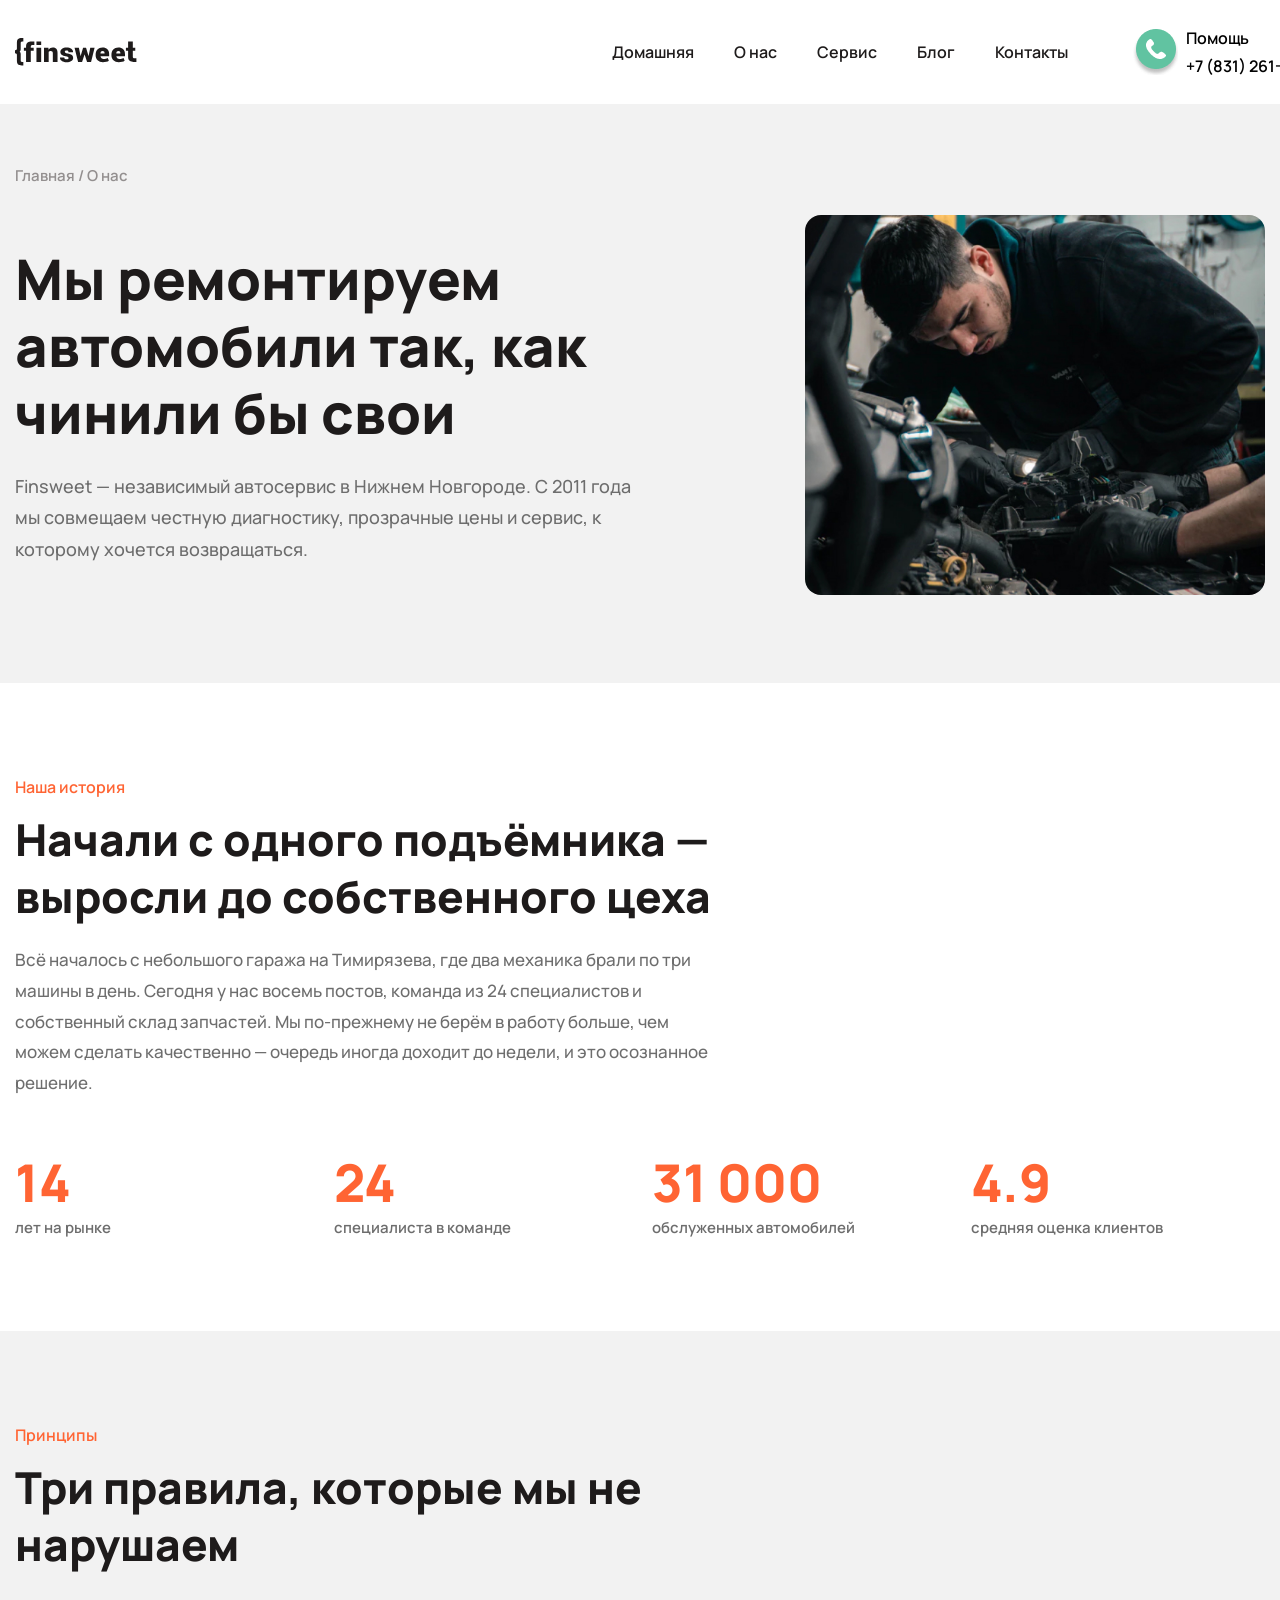
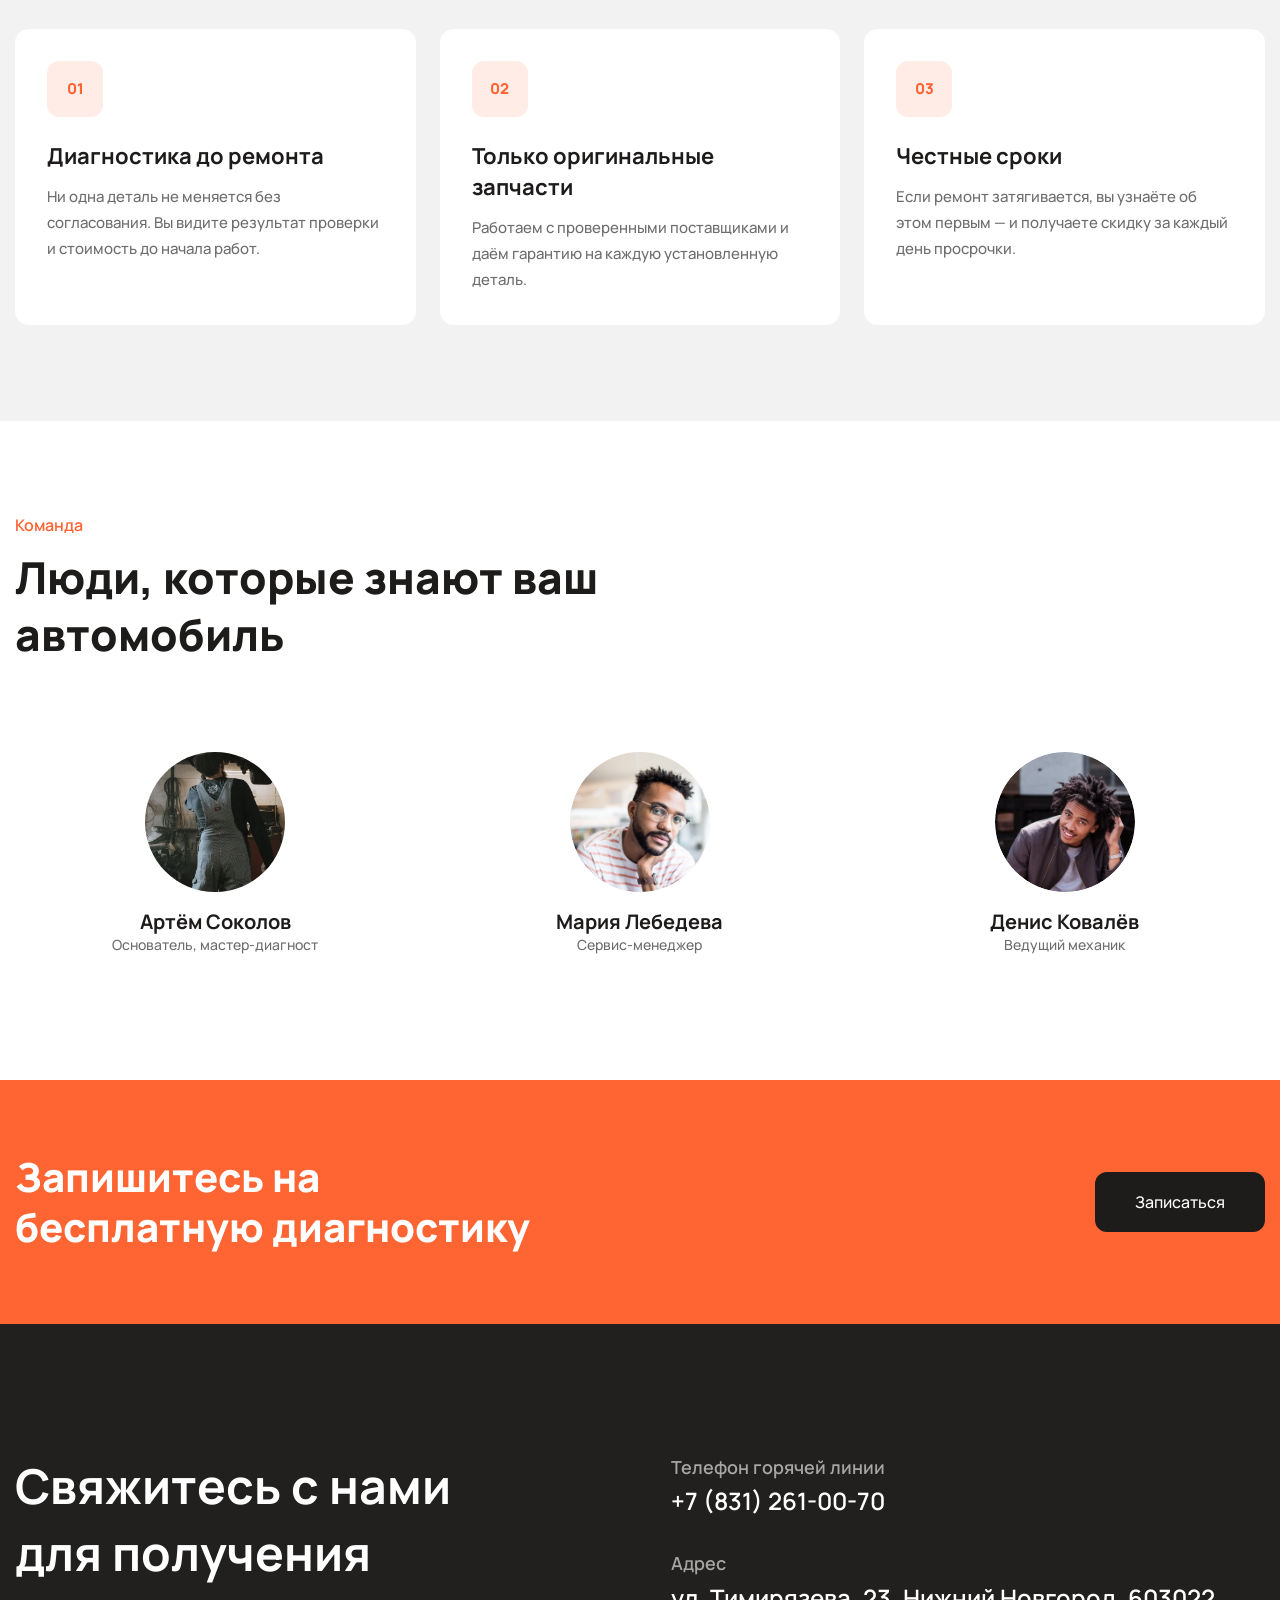
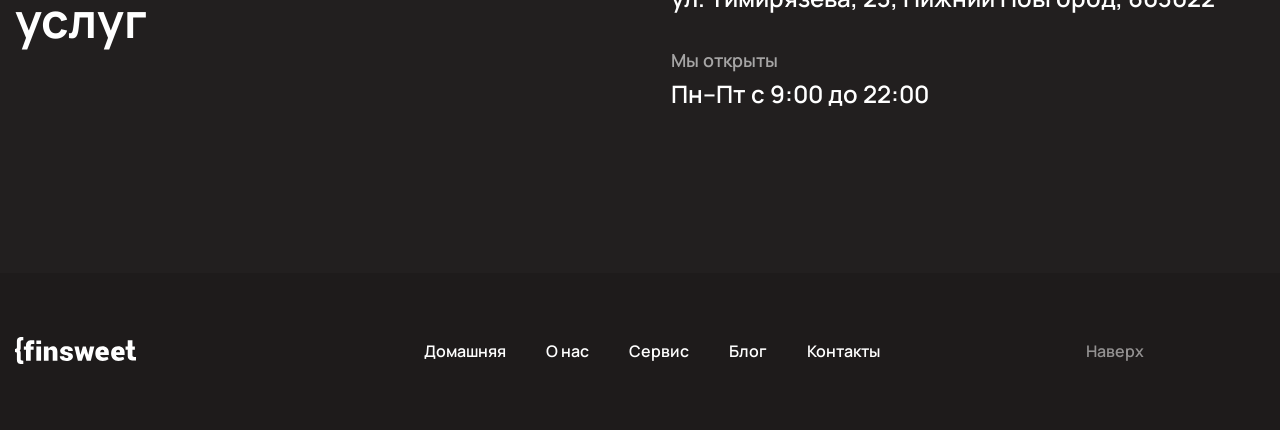
==== about.html @ 1cbf8318 "new case" ====
<!DOCTYPE html>
<html lang="ru">

<head>
    <meta charset="UTF-8">
    <meta name="viewport" content="width=device-width, initial-scale=1.0">
    <link rel="stylesheet" href="./css/fonts.css">
    <link rel="stylesheet" href="./css/reset.css">
    <link rel="stylesheet" href="./css/style.css">
    <link rel="stylesheet" href="./css/pages.css">
    <title>О нас — Finsweet Auto Service</title>
</head>

<body class="inner-page">
    <div class="wrapper">
        <header class="header">
            <div class="header__top">
                <div class="container">
                    <div class="header__top-inner">
                        <a href="index.html" class="header__logo logo">
                            <img src="image/Icon/sait.svg" alt="Finsweet">
                        </a>
                        <nav class="header__nav">
                            <ul class="header__nav-list">
                                <li class="header__nav-item"><a class="header__nav-link" href="index.html">Домашняя</a></li>
                                <li class="header__nav-item"><a class="header__nav-link" href="about.html">О нас</a></li>
                                <li class="header__nav-item"><a class="header__nav-link" href="service.html">Сервис</a></li>
                                <li class="header__nav-item"><a class="header__nav-link" href="blog.html">Блог</a></li>
                                <li class="header__nav-item"><a class="header__nav-link" href="contacts.html">Контакты</a></li>
                            </ul>
                        </nav>
                        <nav class="header__user-nav">
                            <div class="header__top-buttons">
                                <a href="help.html" class="header__top-btn">Помощь</a>
                                <a href="tel:+78312610070" class="header__top-btn">+7 (831) 261-00-70</a>
                            </div>
                        </nav>
                    </div>
                </div>
            </div>
        </header>

        <main class="main">
            <section class="page-hero">
                <div class="container">
                    <div class="page-hero__breadcrumbs"><a href="index.html">Главная</a> / О нас</div>
                    <div class="page-hero__inner">
                        <div>
                            <h1 class="page-hero__title">Мы ремонтируем автомобили так, как чинили бы свои</h1>
                            <p class="page-hero__text">Finsweet — независимый автосервис в Нижнем Новгороде. С 2011 года мы
                                совмещаем честную диагностику, прозрачные цены и сервис, к которому хочется возвращаться.</p>
                        </div>
                        <img class="page-hero__img" src="image/man.jpg" alt="Мастер автосервиса">
                    </div>
                </div>
            </section>

            <section class="section">
                <div class="container">
                    <p class="section__subtitle">Наша история</p>
                    <h2 class="section__title">Начали с одного подъёмника — выросли до собственного цеха</h2>
                    <p class="section__text">Всё началось с небольшого гаража на Тимирязева, где два механика брали по
                        три машины в день. Сегодня у нас восемь постов, команда из 24 специалистов и собственный склад
                        запчастей. Мы по-прежнему не берём в работу больше, чем можем сделать качественно — очередь
                        иногда доходит до недели, и это осознанное решение.</p>
                    <div class="stats">
                        <div>
                            <p class="stats__value">14</p>
                            <p class="stats__label">лет на рынке</p>
                        </div>
                        <div>
                            <p class="stats__value">24</p>
                            <p class="stats__label">специалиста в команде</p>
                        </div>
                        <div>
                            <p class="stats__value">31 000</p>
                            <p class="stats__label">обслуженных автомобилей</p>
                        </div>
                        <div>
                            <p class="stats__value">4.9</p>
                            <p class="stats__label">средняя оценка клиентов</p>
                        </div>
                    </div>
                </div>
            </section>

            <section class="section section--grey">
                <div class="container">
                    <p class="section__subtitle">Принципы</p>
                    <h2 class="section__title">Три правила, которые мы не нарушаем</h2>
                    <div class="cards">
                        <div class="card">
                            <div class="card__icon">01</div>
                            <p class="card__title">Диагностика до ремонта</p>
                            <p class="card__text">Ни одна деталь не меняется без согласования. Вы видите результат
                                проверки и стоимость до начала работ.</p>
                        </div>
                        <div class="card">
                            <div class="card__icon">02</div>
                            <p class="card__title">Только оригинальные запчасти</p>
                            <p class="card__text">Работаем с проверенными поставщиками и даём гарантию на каждую
                                установленную деталь.</p>
                        </div>
                        <div class="card">
                            <div class="card__icon">03</div>
                            <p class="card__title">Честные сроки</p>
                            <p class="card__text">Если ремонт затягивается, вы узнаёте об этом первым — и получаете
                                скидку за каждый день просрочки.</p>
                        </div>
                    </div>
                </div>
            </section>

            <section class="section">
                <div class="container">
                    <p class="section__subtitle">Команда</p>
                    <h2 class="section__title">Люди, которые знают ваш автомобиль</h2>
                    <div class="team">
                        <div class="team__item">
                            <div class="team__avatar" style="background-image:url('image/man2.jpg')"></div>
                            <p class="team__name">Артём Соколов</p>
                            <p class="team__role">Основатель, мастер-диагност</p>
                        </div>
                        <div class="team__item">
                            <div class="team__avatar" style="background-image:url('image/ava1.svg')"></div>
                            <p class="team__name">Мария Лебедева</p>
                            <p class="team__role">Сервис-менеджер</p>
                        </div>
                        <div class="team__item">
                            <div class="team__avatar" style="background-image:url('image/ava2.svg')"></div>
                            <p class="team__name">Денис Ковалёв</p>
                            <p class="team__role">Ведущий механик</p>
                        </div>
                    </div>
                </div>
            </section>

            <section class="cta">
                <div class="container">
                    <div class="cta__inner">
                        <h2 class="cta__title">Запишитесь на бесплатную диагностику</h2>
                        <a href="contacts.html" class="button">Записаться</a>
                    </div>
                </div>
            </section>
        </main>

        <footer class="footer">
            <div class="footer__top">
                <div class="container">
                    <div class="footer__top-inner">
                        <div class="footer__top-left">
                            <p class="footer__left-title">Свяжитесь с нами для получения услуг</p>
                        </div>
                        <div class="footer__top-right">
                            <div class="footer__right-row">
                                <p class="footer__right-title">Телефон горячей линии</p>
                                <p class="footer__right-text">+7 (831) 261-00-70</p>
                            </div>
                            <div class="footer__right-row">
                                <p class="footer__right-title">Адрес</p>
                                <p class="footer__right-text">ул. Тимирязева, 23, Нижний Новгород, 603022</p>
                            </div>
                            <div class="footer__right-row">
                                <p class="footer__right-title">Мы открыты</p>
                                <p class="footer__right-text">Пн–Пт с 9:00 до 22:00</p>
                            </div>
                        </div>
                    </div>
                </div>
            </div>
            <div class="footer__bottom">
                <div class="container">
                    <div class="footer__buttom-inner">
                        <a href="index.html" class="footer__buttom-logo logo">
                            <img src="image/Logo-light.svg" alt="Finsweet">
                        </a>
                        <nav class="footer__nav">
                            <ul class="footer__nav-list">
                                <li class="footer__nav-item"><a class="footer__nav-link" href="index.html">Домашняя</a></li>
                                <li class="footer__nav-item"><a class="footer__nav-link" href="about.html">О нас</a></li>
                                <li class="footer__nav-item"><a class="footer__nav-link" href="service.html">Сервис</a></li>
                                <li class="footer__nav-item"><a class="footer__nav-link" href="blog.html">Блог</a></li>
                                <li class="footer__nav-item"><a class="footer__nav-link" href="contacts.html">Контакты</a></li>
                            </ul>
                        </nav>
                        <a href="#" class="footer__buttom-gotop">Наверх</a>
                    </div>
                </div>
            </div>
        </footer>
    </div>
</body>

</html>
---- css/fonts.css ----
@font-face {
    font-family: Manrope ;
    font-weight: 700 ;
    font-style: normal ;
    src: local("Manrope"),
        url("../fonts/static/Manrope-Bold.eot") format("eot"),
        url("../fonts/static/Manrope-Bold.woff") format("woff"),
        url("../fonts/static/Manrope-Bold.woff2") format("woff2");
    font-display: swap ;
}

@font-face {
    font-family: Manrope ;
    font-weight: 800 ;
    font-style: normal ;
    src: local("Manrope"),
        url("../fonts/static/Manrope-ExtraBold.eot") format("eot"),
        url("../fonts/static/Manrope-ExtraBold.woff") format("woff"),
        url("../fonts/static/Manrope-ExtraBold.woff2") format("woff2");
    font-display: swap ;
}

@font-face {
    font-family: Manrope ;
    font-weight: 500 ;
    font-style: normal ;
    src: local("Manrope"),
        url("../fonts/static/Manrope-Medium.eot") format("eot"),
        url("../fonts/static/Manrope-Medium.woff") format("woff"),
        url("../fonts/static/Manrope-Medium.woff2") format("woff2");
    font-display: swap ;
}

@font-face {
    font-family: Manrope ;
    font-weight: 600 ;
    font-style: normal ;
    src: local("Manrope"),
        url("../fonts/static/Manrope-SemiBold.eot") format("eot"),
        url("../fonts/static/Manrope-SemiBold.woff") format("woff"),
        url("../fonts/static/Manrope-SemiBold.woff2") format("woff2");
    font-display: swap ;
}

@font-face {
    font-family: roboto ;
    font-weight: 700 ;
    font-style: normal ;
    src: local("Manrope"),
        url("../fonts/static/Roboto-Medium.eot") format("eot"),
        url("../fonts/static/Roboto-Medium.woff") format("woff"),
        url("../fonts/static/Roboto-Medium.woff2") format("woff2");
    font-display: swap ;
}
---- css/style.css ----
html, body {
    font-family: Manrope, sans-serif;
}

.wrapper {
    min-height: 100%;
    width: 100%;
    overflow: hidden;
}

.container {
    max-width: 1330px;
    padding: 0 15px;
    margin: 0 auto;
    height: 100%;
}

.button {
    display: inline-block;
    font-weight: 600px;
    letter-spacing: 0%;
    line-height: 175%;
    padding: 16px 40px;
    color: rgb(255, 255, 255);
    border-radius: 12px;
    background: rgb(255, 100, 51);
    white-space: nowrap;
    transition: .3s;
}

.button:hover {
    transform: scale(1.05);
}


.header {
    font-weight: 600;
}


.main {
    padding-top: 141px;
}

/* ===================================================================================*/
/* ===================================================================================*/

.header__top-inner {
    display: flex;
    justify-content: space-between;
    align-items: center;
    padding: 24px 0;
}

.header__logo {
    margin-right: 474.59px;
}

.header__nav {
    margin-right: auto;
}

.header__nav-list {
    display: flex;
    margin-right: 64px;
}

.header__nav-item {
    margin-right: 40px;
}

.header__nav-item:last-child {
    margin-right: 0px;
}

.header__nav-link {
    font-weight: 600;
    line-height: 28px;
    color: rgb(30, 27, 27);
    white-space: nowrap;
    transition: all .3s;
}

.header__nav-link:hover {
    color: rgb(255, 100, 51);
}

.header__user-nav {
    position: relative;
    padding-left: 54px;
}

.header__user-nav::before {
    content: "";
    position: absolute;
    top: 50%;
    left: 0;
    transform: translateY(-50%);
    background: url("../image/phone1.png");
    width: 46px;
    height: 46px;
    display: block;
}

.header__top-buttons {
    display: inline-block;
}

.header__top-btn {
    display: inline-block;
    white-space: nowrap;
    line-height: 28px;
    transition: all .3s;
}

.header__top-btn:hover {
    color: rgb(255, 100, 51);
}

/* ===================================================================================*/
/* ===================================================================================*/

.header__body-inner {
    display: flex;
    flex-direction: column;
    height: 100%;
}

.header__main {
    display: flex;
    justify-content: space-between;
    align-items: center;
    color: rgb(30, 27, 27);
    min-width: auto 0;
}

.header__title {
    font-size: 64px;
    font-weight: 800;
    line-height: 84px;
    width: 720px;
}

.header__content-buttons {
    display: flex;
}

.header__content-btn {
    margin-right: 42px;
    margin-top: 32px;
}

.header__content-btn:last-child {
    margin-right: 0px;
}

.header__play-btn {
    display: flex;
    align-items: center;
    margin-top: 46px;
}

.header__play-btn svg {
    margin-right: 5.03px;
}

.header__play-btn svg {
    margin-right: 16px;
    border-radius: 50%;
    transition: all .3s;
}

.header__play-btn:hover svg {
    box-shadow: 0 0 0 8px #dbcfcf;
}


.header__images-rateservis {
    display: block;
    margin-top: 90px;
    width: 655px;
    height: 632px;
}

.header__img {
    display: inline-block;
    width: 605px;
    height: 632px;
    margin-right: 20px;
    margin-left: 30px;
}


.header__content-service {
    display: flex;
    justify-content: center;
    align-items: center;
    transform: translateY(-551px);
    width: 281.64px;
    height: 102px;
    left: 967px;
    top: 245px;
    border: 12px solid rgba(225, 225, 225, 0.43);
    border-radius: 59px;
    box-shadow: 0px 28px 118px 0px rgba(109, 108, 115, 0.12);
    background: linear-gradient(173.58deg, rgb(255, 255, 255) -39.078%, rgb(255, 255, 255) 154.285%);
}

.header__service-img {
    margin-left: -8px;
    width: 69.66px;
    height: 70px;
}

.header__content-linkserv {
    display: block;
    margin-left: 14.4px;
    color: rgb(30, 27, 27);
    font-family: Manrope;
    font-size: 22px;
    font-weight: 600;
    line-height: 36px;
    letter-spacing: -3%;
    text-align: center;
    transition: all .2s;
}

.header__content-linkserv:hover {
    transform: scale(1.02);
    color: rgb(255, 100, 51);
}


.rating {
    display: flex;
    justify-content: center;
    align-items: center;
    transform: translate(339px, -274px);
    width: 326px;
    height: 102px;
    border: 12px solid rgba(225, 225, 225, 0.43);
    border-radius: 59px;
    box-shadow: 0px 28px 118px 0px rgba(109, 108, 115, 0.12);
    background: rgb(255, 255, 255);
}

.rating__item-1 {
    color: rgb(0, 0, 0);
    font-family: Manrope;
    font-size: 24px;
    font-weight: 600;
    line-height: 36px;
    letter-spacing: -3%;
}


.rating__item-2 {
    margin-top: -7px;
    color: rgb(0, 0, 0);
    font-family: Manrope;
    font-size: 16px;
    font-weight: 500;
    line-height: 24px;
    letter-spacing: 0%;
    opacity: 0.7;
}

/* ===================================================================================*/
/* ===================================================================================*/


.offer {
    height: 1052px;
    background: rgb(242, 242, 242);
}

.offer__subtitle {
    padding-top: 128px;
    color: rgb(30, 27, 27);
    font-family: Manrope;
    font-size: 24px;
    font-weight: 600;
    line-height: 36px;
    letter-spacing: -3%;
    text-align: center;
}

.offer__title {
    padding-top: 21px;
    color: rgb(30, 27, 27);
    font-family: Manrope;
    font-size: 60px;
    font-weight: 800;
    line-height: 76px;
    letter-spacing: -3%;
    text-align: center;
}

.offer__buttons {
    display: grid;
    padding-top: 51px;
    grid-template-rows: repeat(2, 232ppx);
    grid-template-columns: repeat(4, 316px);
    grid-gap: 8px;
}

.offer__button {
    width: 316px;
    height: 232px;
    background: rgb(255, 255, 255);
    transition: .3s;
}

.offer__button:hover {
    background: rgb(255, 100, 51);
}

.offer__button:hover>.offer__button-text {
    color: rgb(255, 255, 255);
    font-family: Manrope;
    font-size: 24px;
    font-weight: 600;
    line-height: 36px;
    letter-spacing: -3%;
    text-align: center;
}

.offer__button:hover>.offer__svg {
    fill: white;
}

.offer__svg {
    transition: .3s;
}


.offer__button-text {
    margin-top: 15px;
    color: rgb(30, 27, 27);
    font-family: Manrope;
    font-size: 24px;
    font-weight: 600;
    line-height: 36px;
    letter-spacing: -3%;
    text-align: center;
    transition: .3s;
}



.offer__link {
    transform: translateX(1041px);
    padding-top: 32px;
    width: 247px;
    height: 31px;
}

.offer__link-text {
    color: rgb(30, 27, 27);
    font-family: Manrope;
    font-size: 18px;
    font-weight: 600;
    line-height: 175%;
    letter-spacing: 0%;
    text-align: left;
    transition: .2s;
}

.offer__link-text:hover {
    color: rgb(255, 100, 51);
}


.offer__link-img {
    margin-left: 12px;
    transform: translateY(8px);
}

/* ===================================================================================*/
/* ===================================================================================*/

.process {
    width: auto;
    height: 795px;
}


.process__inner {
    display: flex;
    padding-top: 134px;
    width: 1087px;
    height: 526px;
}


.process__left {
    width: 560px;
    height: 395px;
}


.process__left-title {
    width: 560px;
    height: 228px;
}


.process__title {
    color: rgb(30, 27, 27);
    font-family: Manrope;
    font-size: 58px;
    font-weight: 800;
    line-height: 76px;
    letter-spacing: -3%;
    text-align: left;
}


.process__left-text {
    margin-top: 16px;
    width: 437px;
    height: 56px;
}


.process-text {
    color: rgb(30, 27, 27);
    font-family: Manrope;
    font-size: 16px;
    font-weight: 600;
    line-height: 28px;
    letter-spacing: 0%;
    text-align: left;
    opacity: 0.6;
}


.process__left-button {
    margin-top: 32px;
    width: 179px;
    height: 63px;
}


.process__right {
    margin-left: 200px;
    width: 432px;
    height: 526px;
}


.process__right-item {
    display: flex;
    margin-bottom: 17px;
    width: 432px;
    height: 164px;
}


.process__item-circle {
    width: 72px;
    height: 72px;
    box-sizing: border-box;
    border-radius: 50%;
    border: 1px solid rgb(0, 0, 0);
    box-shadow: 0px 4px 4px 0px rgba(0, 0, 0, 0.25);
    background: rgb(102, 28, 231);
}


.process__circle-text {
    display: flex;
    justify-content: center;
    align-items: center;
    width: 72px;
    height: 72px;
    color: rgb(255, 255, 255);
    font-family: Manrope;
    font-size: 32px;
    font-weight: 700;
    line-height: 24px;
    letter-spacing: 0px;
    text-align: left;
}


.process__circle-ellipse {
    background: rgb(160 57 228 / 54%);
    width: 34px;
    height: 14px;
    border-radius: 100px 100px 10px 10px;
    margin-top: -17px;
    margin-left: 17px;
}

.process__circle-line {
    margin-left: 33px;
    margin-top: 12px;
}


.process__item-epigraph {
    margin-left: 24px;
    width: 336px;
    height: 151px;
}


.process__item-title {
    margin-bottom: 10px;
    color: rgb(30, 27, 27);
    font-family: Manrope;
    font-size: 32px;
    font-weight: 700;
    line-height: 48px;
    letter-spacing: -3%;
    text-align: left;
}


.process__item-text {
    opacity: 0.6;
    color: rgb(30, 27, 27);
    font-family: Manrope;
    font-size: 18px;
    font-weight: 600;
    line-height: 175%;
    letter-spacing: 0%;
    text-align: left;
}

/* ===================================================================================*/
/* ===================================================================================*/

.blog {
    width: auto;
    height: 1760px;
}


.blog__inner {
    margin-top: 131px;
    width: 1282px;
    height: 1465px;
}


.blog__heading {
    width: 555px;
    height: 76px;
}


.heading__title {
    color: rgb(30, 27, 27);
    font-family: Manrope;
    font-size: 58px;
    font-weight: 700;
    line-height: 76px;
    letter-spacing: -3%;
    text-align: left;
}


.blog__body {
    margin-top: 46px;
    width: 1282px;
    height: 1248px;
}


.blog__filter-box {
    display: flex;
    margin-bottom: 46px;
}


.blog__filter-item {
    margin-right: 29px;
}


.blog__filter-item:last-child {
    margin-right: 0;
}


.blog__filter-btn {
    background-color: transparent;
    color: #9A9CA5;
    font-family: Manrope;
    font-size: 32px;
    font-weight: 700;
    line-height: 48px;
    letter-spacing: -3%;
    text-align: left;

    border-radius: 4px;
    padding: 0 6px;
}


.blog__filter-btn--active {
    background: linear-gradient(55.95deg, #FF3F3A 0%, #F75E05 100%);
    border: none;
    color: #FFFFFF;
    padding: 0 7px
}


.blog__list {
    display: grid;
    grid-template: repeat(2, auto) / repeat(3, 1fr);
    gap: 92px 32px;
}


.blog__list-item {
    width: 405px;
    height: 578px;
    border: 1px solid rgb(229, 232, 237);
    transition: .3s;
}

.blog__list-item:hover {
    transform: scale(1.01);
    box-shadow: 0px 4px 4px -4px rgba(30, 33, 44, 0.03), 0px 12px 10px -6px rgba(154, 156, 165, 0.04), 0px 30px 24px -10px rgba(154, 156, 165, 0.05), 0px 80px 80px -20px rgba(154, 156, 165, 0.08);
}


.blog__list-link {
    border-radius: 4px;
    overflow: hidden;
}



.blog__image-box img {
    width: 100%;
    height: 100%;
}


.blog__img {
    width: 402px;
    height: 266px;
}


.blog__content-box {
    width: 405px;
    height: 312px;
}


.blog__subtitle {
    margin-left: 20px;
    margin-top: 4px;
    color: rgb(147, 145, 145);
    font-family: Manrope;
    font-size: 16px;
    font-weight: 600;
    line-height: 28px;
    letter-spacing: 0%;
    text-align: left;
}


.blog__title {
    margin-left: 20px;
    margin-top: 16px;
    color: rgb(30, 27, 27);
    font-family: Manrope;
    font-size: 32px;
    font-weight: 700;
    line-height: 48px;
    letter-spacing: -3%;
    text-align: left;
}


.blog__text {
    margin-top: 60px;
    color: rgb(35, 37, 54);
    font-family: Manrope;
    font-size: 16px;
    font-weight: 600;
    line-height: 28px;
    letter-spacing: 0%;
    text-align: left;
}

/* ===================================================================================*/
/* ===================================================================================*/

.touch {
    margin-top: 167px;
    width: auto;
    height: 502px;
}


.touch__header {
    transform: translateX(-332px);
    display: flex;
    width: 1920px;
    height: 502px;
}


.touch__content-box {
    position: absolute;
    transform: translateX(318px);
    width: 729px;
    height: 502px;
    background: rgb(255, 100, 51);
}


.touch__content-title {
    margin-top: 128px;
    margin-left: 80px;
    width: 605px;
    height: 134px;
}


.touch__content-text {
    color: rgb(255, 255, 255);
    font-family: Manrope;
    font-size: 48px;
    font-weight: 700;
    line-height: 140%;
    letter-spacing: -3%;
    text-align: left;
}


.touch__content-btn {
    margin-top: 48px;
    margin-left: 90px;
    height: 64px;
    background: rgb(30, 27, 27);
}


/* ===================================================================================*/
/* ===================================================================================*/


.static {
    width: auto;
    height: 210px;
}


.static__content {
    transform: translateX(-332px);
    height: 210px;
    width: 1920px;
    background: rgb(242, 242, 242);
}


.static__inner {
    margin-left: 309.5px;
    display: flex;
    width: 1285.5px;
    height: 114px;
}


.static-title {
    color: rgb(102, 28, 231);
    font-family: Manrope;
    font-size: 58px;
    font-weight: 700;
    line-height: 76px;
    letter-spacing: -3%;
    text-align: center;
}


.static-text {
    opacity: 0.7;
    color: rgb(30, 27, 27);
    font-family: Manrope;
    font-size: 24px;
    font-weight: 600;
    line-height: 36px;
    letter-spacing: -3%;
    text-align: left;
}


.static__number-1 {
    margin-top: 48px;
    width: 140.5px;
    height: 114px;
}


.static__title-box-1 {
    width: 113px;
    height: 76px;
}


.static__text-box-1 {
    width: 132px;
    height: 36px;
}


.static__number-2 {
    margin-top: 48px;
    margin-left: 180.5px;
    width: 182.5px;
    height: 114px;
}


.static__title-box-2 {
    width: 105px;
    height: 76px;
}


.static__text-box-2 {
    width: 182px;
    height: 36px;
}


.static__number-3 {
    margin-top: 48px;
    margin-left: 174.5px;
    width: 175.5px;
    height: 114px;
}


.static__title-box-3 {
    width: 137px;
    height: 76px;
}


.static__text-box-3 {
    width: 175px;
    height: 36px;
}


.static__number-4 {
    margin-top: 48px;
    margin-left: 181.5px;
    width: 260.5px;
    height: 114px;
}


.static__title-box-4 {
    width: 153px;
    height: 76px;
}


.static__text-box-4 {
    width: 260px;
    height: 36px;
}

/* ===================================================================================*/
/* ===================================================================================*/

.brands {
    width: auto;
    height: 611px;
}


.brands__inner {
    transform: translateX(-332px);
    background: rgb(226, 230, 233);
    width: 1920px;
    height: 611px;
}


.brands__title-box {
    transform: translate(728.5px, 128px);
    width: 465px;
    height: 76px;
}


.brands__title {
    color: rgb(30, 27, 27);
    font-family: Manrope;
    font-size: 58px;
    font-weight: 700;
    line-height: 76px;
    letter-spacing: -3%;
    text-align: center;
}


.brands__content {
    transform: translate(318px, 235px);
}


.brands__item {
    margin-right: 38.6px;
}


/* ===================================================================================*/
/* ===================================================================================*/


.testi {
    background: rgb(242, 242, 242);
}


.testi__inner {
    height: 988px;
}


.testi__head {
    transform: translate(185px, 128px);
    width: 909px;
    height: 152px;
}


.testi__title {
    color: rgb(30, 27, 27);
    font-family: Manrope;
    font-size: 58px;
    font-weight: 800;
    line-height: 76px;
    letter-spacing: -3%;
    text-align: center;
}


.testi__slader-wrapper {
    margin-top: 204px;
    width: 1280px;
    height: 376px;
}


.testi__slide-box {
    height: 376px;
}


.testi__slide {
    width: 616px;
    height: 376px;
    box-sizing: border-box;
    border: 1px solid rgba(172, 172, 172, 0.29);
    border-radius: 6px;
    box-shadow: 11px 130px 100px 30px rgba(0, 0, 0, 0.02);
    background: rgb(255, 255, 255);
    margin-right: 48px;
}

.testi__slide:last-child {
    margin-right: 0;
}


.slide-2 {
    transform: translate(-615px, -375px);
}


.testi__slide-user {
    margin-top: 72px;
    margin-left: 72px;
    display: flex;
}


.testi__user-info {
    margin-left: 16px;
}


.testi__name {
    color: rgb(30, 27, 27);
    font-family: Manrope;
    font-size: 24px;
    font-weight: 600;
    line-height: 36px;
    letter-spacing: -3%;
    text-align: left;
}


.testi__slide-city {
    width: 70px;
    height: 28px;
}


.testi__city {
    color: rgb(147, 145, 145);
    font-family: Manrope;
    font-size: 16px;
    font-weight: 600;
    line-height: 28px;
    letter-spacing: 0%;
    text-align: left;
}


.testi__slide-feedback {
    margin-top: 24px;
    margin-left: 72px;
    width: 540px;
    height: 144px;
}


.testi__feedback {
    color: rgb(30, 27, 27);
    font-family: Manrope;
    font-size: 24px;
    font-weight: 600;
    line-height: 36px;
    letter-spacing: -3%;
    text-align: left;
}


.testi__slader-arrows {
    display: flex;
    padding-top: 16px;
    padding-left: 1184px;
    width: 134px;
    height: 62px;
}


.testi__arrow {
    border-radius: 50%;
    background: #fff;
    width: 48px;
    height: 48px;
    transition: all .3s;
}


.testi__arrow:hover {
    box-shadow: 0px 0px 0px 0px rgba(0, 0, 0, 0.25);
    background: rgb(30, 27, 27);
}


.testi__arrow path {
    transition: all .3s;
}


.testi__arrow:hover path {
    fill: #fff;
}


.testi__arrow-prev {
    transform: translateX(-24px);
}


.testi__arrow-next {
    transform: rotate(180deg)
}


/* ===================================================================================*/
/* ===================================================================================*/


.asked {
    background: rgb(226, 230, 233);
}


.asked__inner {
    height: auto;
}


.asked__title {
    padding-top: 128px;
    color: rgb(30, 27, 27);
    font-family: Manrope;
    font-size: 58px;
    font-weight: 800;
    line-height: 76px;
    letter-spacing: -3%;
    text-align: center;
}


.asked__acc {
    padding-top: 86px;
    margin-left: 195px;
    padding-bottom: 128px;
}


.asked__acc-item {
    background: rgb(255, 255, 255);
    width: 896px;
    margin-bottom: 12px;
}


.asked__acc-item:last-child {
    margin-bottom: 0;
}


.asked__acc-head {
    display: flex;
    padding-top: 40px;
    padding-bottom: 38px;
    position: relative;
    margin-left: 40.6px;
}


.asked__acc-head::before,
.asked__acc-head::after {
    content: "";
    position: absolute;
    top: 50%;
    left: 18px;
    width: 18px;
    height: 2px;
    border-radius: 2px;
    background: rgb(255, 255, 255);
}


.asked__acc-head::after {
    transform: rotate(90deg);
    transition: all .3s;
}


.asked__acc-box {
    width: 51.08px;
    height: 48px;
    background: rgb(255, 100, 51);
}


.asked__acc-title {
    margin-left: 20px;
    color: rgb(30, 27, 27);
    font-family: Manrope;
    font-size: 24px;
    font-weight: 600;
    line-height: 36px;
    letter-spacing: -3%;
    text-align: left;
}


.asked__acc-text {
    margin-left: 40.6px;
    width: 701.26px;
    height: 96px;
    color: rgb(147, 145, 145);
    font-family: Manrope;
    font-size: 18px;
    font-weight: 600;
    line-height: 175%;
    letter-spacing: 0%;
    text-align: left;
}


.asked__acc-link--active .asked__acc-head::after {
    transform: rotate(0deg);
}

/* ===================================================================================*/
/* ===================================================================================*/


.experts {
    height: auto;
}


.experts__inner {
    height: auto;
}


.experts__content {
    display: flex;
    padding-top: 121px;
}


.experts__content-left {
    width: 626px;
    height: 628px;
}


.experts__content-title {
    width: 552px;
    height: 168px;
    color: rgb(30, 27, 27);
    font-family: Manrope;
    font-size: 64px;
    font-weight: 800;
    line-height: 84px;
    letter-spacing: -3%;
    text-align: left;
}


.experts__form {
    display: flex;
    flex-direction: column;
    align-items: flex-start;
    margin-top: 48px;
}


.experts__form-row {
    width: 624px;
    height: 72px;
    background: rgb(242, 242, 242);
    padding: 23px 40px;
}


.experts__form-label {
    margin-bottom: 4px;
}


.experts__form-label:last-child {
    margin-bottom: 0px;
}


.experts__form-btn {
    margin-top: 48px;
}


.experts__content-right {
    margin-left: 139px;
    padding-top: 216px;
    width: 410px;
}


.experts__info-row {
    margin-top: 10px;
}

.experts__info-subtitle {
    opacity: 0.7;
    color: rgb(30, 27, 27);
    font-family: Manrope;
    font-size: 16px;
    font-weight: 600;
    line-height: 28px;
    letter-spacing: 0%;
    text-align: left;
}


.experts__info-text {
    color: rgb(30, 27, 27);
    font-family: Manrope;
    font-size: 24px;
    font-weight: 600;
    line-height: 36px;
    letter-spacing: -3%;
    text-align: left;
}


.experts__map {
    position: absolute;
    z-index: 1;
    margin-top: 178px;
}


.experts__image {
    transform: translateX(-332px);
    margin-top: 522px;
}


/* ===================================================================================*/
/* ===================================================================================*/


.footer {
    width: auto;
    height: 706px;
}


.footer__top {
    background: rgb(30, 27, 27);
    opacity: 0.98;
}


.footer__top-inner {
    padding-top: 128px;
    display: flex;
    height: 549px;
}


.footer__top-left {
    width: 463px;
}


.footer__left-title {
    color: rgb(255, 255, 255);
    font-family: Manrope;
    font-size: 48px;
    font-weight: 700;
    line-height: 140%;
    letter-spacing: -3%;
    text-align: left;
}


.footer__left-brands {
    display: flex;
    margin-top: 64px;
}


.footer__left-brand {
    margin-left: 24px;
}


.footer__left-brand:first-child {
    margin-left: 0px;
}


.footer__top-right {
    margin-left: 193px;
}


.footer__right-row {
    margin-top: 29px;
}


.footer__right-row:first-child {
    margin-top: 0px;
}


.footer__right-title {
    color: rgb(255, 255, 255);
    font-family: Manrope;
    font-size: 18px;
    font-weight: 600;
    line-height: 175%;
    letter-spacing: 0%;
    text-align: left;
    opacity: 0.6;
}


.footer__right-text {
    color: rgb(255, 255, 255);
    font-family: Manrope;
    font-size: 24px;
    font-weight: 600;
    line-height: 36px;
    letter-spacing: -3%;
    text-align: left;
}


.footer__bottom {
    background: rgb(30, 27, 27);
    height: 100%;
}


.footer__buttom-inner {
    display: flex;
    padding-top: 64px;
}


.footer__nav {
    margin-left: 288px;
}


.footer__nav-list {
    display: flex;
}


.footer__nav-item {
    margin-left: 40px;
}


.footer__nav-item:first-child {
    margin-left: 0px;
}


.footer__nav-link {
    color: rgb(255, 255, 255);
    font-family: Manrope;
    font-size: 16px;
    font-weight: 600;
    line-height: 28px;
    letter-spacing: 0%;
    text-align: left;
    transition: all .3s;
}


.footer__nav-link:hover {
    color: rgb(255, 100, 51);
}


.footer__buttom-gotop {
    color: rgb(147, 145, 145);
    font-family: Manrope;
    font-size: 16px;
    font-weight: 600;
    line-height: 28px;
    letter-spacing: 0%;
    text-align: left;
    margin-left: 206px;
    transition: all .3s;
}


.footer__buttom-gotop:hover {
    color:rgb(255, 255, 255) ;
}

/* ===================================================================================*/
/* ===================================================================================*/
---- css/pages.css ----
/* ===== Общие блоки внутренних страниц ===== */
.inner-page .main {
    padding-top: 0;
}

.page-hero {
    background: #F2F2F2;
    padding: 64px 0 88px;
    overflow: hidden;
}

.page-hero__breadcrumbs {
    font-size: 15px;
    font-weight: 600;
    color: #938F8F;
    margin-bottom: 32px;
}

.page-hero__breadcrumbs a {
    transition: color .3s;
}

.page-hero__breadcrumbs a:hover {
    color: #FF6433;
}

.page-hero__title {
    font-size: 56px;
    font-weight: 800;
    line-height: 120%;
    letter-spacing: -3%;
    color: #1E1B1B;
    max-width: 780px;
}

.page-hero__text {
    font-size: 18px;
    font-weight: 500;
    line-height: 175%;
    color: #6D6D6D;
    max-width: 620px;
    margin-top: 24px;
}

.page-hero__inner {
    display: flex;
    justify-content: space-between;
    align-items: center;
    gap: 60px;
}

.page-hero__img {
    width: 460px;
    height: 380px;
    object-fit: cover;
    border-radius: 16px;
    flex-shrink: 0;
}

.page-hero--dark {
    background: #1E1B1B;
}

.page-hero--dark .page-hero__title {
    color: #fff;
}

.page-hero--dark .page-hero__text {
    color: rgba(255, 255, 255, .65);
}

/* ===== Секции ===== */
.section {
    padding: 96px 0;
}

.section--grey {
    background: #F2F2F2;
}

.section__subtitle {
    font-size: 16px;
    font-weight: 600;
    color: #FF6433;
    margin-bottom: 16px;
}

.section__title {
    font-size: 44px;
    font-weight: 800;
    line-height: 130%;
    letter-spacing: -2%;
    color: #1E1B1B;
    max-width: 760px;
}

.section__text {
    font-size: 17px;
    font-weight: 500;
    line-height: 180%;
    color: #6D6D6D;
    margin-top: 20px;
    max-width: 700px;
}

/* ===== Сетки карточек ===== */
.cards {
    display: grid;
    grid-template-columns: repeat(3, 1fr);
    gap: 24px;
    margin-top: 56px;
}

.card {
    background: #fff;
    border-radius: 14px;
    padding: 32px;
    transition: transform .3s, box-shadow .3s;
}

.card:hover {
    transform: translateY(-6px);
    box-shadow: 0 18px 40px rgba(30, 27, 27, .08);
}

.card__icon {
    width: 56px;
    height: 56px;
    border-radius: 12px;
    background: rgba(255, 100, 51, .12);
    color: #FF6433;
    display: flex;
    align-items: center;
    justify-content: center;
    font-size: 15px;
    font-weight: 800;
    margin-bottom: 24px;
}

.card__title {
    font-size: 22px;
    font-weight: 700;
    line-height: 140%;
    color: #1E1B1B;
}

.card__text {
    font-size: 15px;
    font-weight: 500;
    line-height: 175%;
    color: #6D6D6D;
    margin-top: 12px;
}

.card__price {
    margin-top: 20px;
    font-size: 17px;
    font-weight: 700;
    color: #FF6433;
}

/* ===== Цифры ===== */
.stats {
    display: grid;
    grid-template-columns: repeat(4, 1fr);
    gap: 24px;
    margin-top: 56px;
}

.stats__value {
    font-size: 52px;
    font-weight: 800;
    color: #FF6433;
    line-height: 110%;
}

.stats__label {
    font-size: 15px;
    font-weight: 600;
    color: #6D6D6D;
    margin-top: 8px;
}

/* ===== Статьи ===== */
.posts {
    display: grid;
    grid-template-columns: repeat(2, 1fr);
    gap: 32px;
    margin-top: 56px;
}

.post {
    display: block;
    background: #fff;
    border-radius: 14px;
    overflow: hidden;
    transition: transform .3s, box-shadow .3s;
}

.post:hover {
    transform: translateY(-6px);
    box-shadow: 0 18px 40px rgba(30, 27, 27, .08);
}

.post__img {
    width: 100%;
    height: 280px;
    object-fit: cover;
    display: block;
}

.post__body {
    padding: 28px 32px 36px;
}

.post__meta {
    font-size: 13px;
    font-weight: 600;
    color: #FF6433;
    margin-bottom: 10px;
}

.post__title {
    font-size: 24px;
    font-weight: 700;
    line-height: 140%;
    color: #1E1B1B;
}

.post__text {
    font-size: 15px;
    font-weight: 500;
    line-height: 175%;
    color: #6D6D6D;
    margin-top: 12px;
}

/* ===== FAQ ===== */
.faq {
    margin-top: 48px;
    max-width: 900px;
}

.faq__item {
    background: #fff;
    border-radius: 12px;
    padding: 24px 28px;
    margin-bottom: 16px;
}

.faq__question {
    font-size: 20px;
    font-weight: 700;
    color: #1E1B1B;
    cursor: pointer;
    list-style: none;
    display: flex;
    justify-content: space-between;
    align-items: center;
    gap: 16px;
}

.faq__question::-webkit-details-marker {
    display: none;
}

.faq__question::after {
    content: "+";
    font-size: 26px;
    font-weight: 500;
    color: #FF6433;
    flex-shrink: 0;
    transition: transform .3s;
}

.faq__item[open] .faq__question::after {
    transform: rotate(45deg);
}

.faq__answer {
    font-size: 16px;
    font-weight: 500;
    line-height: 175%;
    color: #6D6D6D;
    margin-top: 14px;
}

/* ===== Контакты ===== */
.contact-grid {
    display: grid;
    grid-template-columns: 1fr 1.15fr;
    gap: 64px;
    align-items: start;
}

.contact-info {
    background: #fff;
    border-radius: 14px;
    padding: 40px;
}

.contact-info__row {
    padding: 22px 0;
    border-bottom: 1px solid #E8E8E8;
}

.contact-info__row:first-child {
    padding-top: 0;
}

.contact-info__row:last-child {
    padding-bottom: 0;
    border-bottom: none;
}

.contact-info__label {
    font-size: 14px;
    font-weight: 600;
    color: #938F8F;
    margin-bottom: 6px;
}

.contact-info__value {
    font-size: 20px;
    font-weight: 700;
    color: #1E1B1B;
    line-height: 150%;
}

.contact-info__value a:hover {
    color: #FF6433;
}

.form {
    background: #fff;
    border-radius: 14px;
    padding: 40px;
    display: block;
}

.form__row {
    display: grid;
    grid-template-columns: 1fr 1fr;
    gap: 16px;
}

.form__input,
.form__textarea {
    width: 100%;
    background: #F2F2F2;
    border-radius: 10px;
    padding: 16px 18px;
    font-size: 15px;
    font-weight: 500;
    color: #1E1B1B;
    margin-bottom: 16px;
}

.form__input::placeholder,
.form__textarea::placeholder {
    color: #9A9A9A;
}

.form__textarea {
    min-height: 140px;
    resize: vertical;
}

.form .button {
    border: none;
    font-size: 16px;
}

.form__note {
    font-size: 13px;
    font-weight: 500;
    line-height: 160%;
    color: #9A9A9A;
    margin-top: 16px;
}

.map {
    margin-top: 48px;
    min-height: 360px;
    border-radius: 14px;
    background: linear-gradient(115deg, rgba(30, 27, 27, .7), rgba(30, 27, 27, .2));
    display: flex;
    align-items: flex-end;
    padding: 40px;
}

.map__box {
    background: #fff;
    border-radius: 12px;
    padding: 24px 32px;
}

.map__title {
    font-size: 20px;
    font-weight: 700;
    color: #1E1B1B;
}

.map__text {
    font-size: 15px;
    font-weight: 500;
    color: #6D6D6D;
    margin-top: 6px;
}

/* ===== Команда ===== */
.team {
    display: grid;
    grid-template-columns: repeat(3, 1fr);
    gap: 24px;
    margin-top: 56px;
}

.team__item {
    background: #fff;
    border-radius: 14px;
    padding: 32px 24px;
    text-align: center;
}

.team__avatar {
    width: 140px;
    height: 140px;
    border-radius: 50%;
    margin: 0 auto 20px;
    background: #E8E8E8 center/cover no-repeat;
}

.team__name {
    font-size: 20px;
    font-weight: 700;
    color: #1E1B1B;
}

.team__role {
    font-size: 14px;
    font-weight: 500;
    color: #6D6D6D;
    margin-top: 6px;
}

/* ===== CTA ===== */
.cta {
    background: #FF6433;
    padding: 72px 0;
}

.cta__inner {
    display: flex;
    align-items: center;
    justify-content: space-between;
    gap: 40px;
}

.cta__title {
    font-size: 40px;
    font-weight: 800;
    line-height: 125%;
    letter-spacing: -2%;
    color: #fff;
    max-width: 560px;
}

.cta .button {
    background: #1E1B1B;
    font-size: 16px;
}

/* ===== Адаптив ===== */
@media (max-width: 1200px) {
    .page-hero__title { font-size: 44px; }
    .page-hero__img { width: 360px; height: 300px; }
    .section__title { font-size: 36px; }
    .cards { grid-template-columns: repeat(2, 1fr); }
    .stats { grid-template-columns: repeat(2, 1fr); }
    .cta__title { font-size: 32px; }
    .contact-grid { grid-template-columns: 1fr; gap: 32px; }
    .footer__nav { margin-left: 120px; }
}

@media (max-width: 900px) {
    .posts { grid-template-columns: 1fr; }
    .team { grid-template-columns: 1fr 1fr; }
    .page-hero__inner { flex-direction: column; align-items: flex-start; }
    .page-hero__img { width: 100%; height: 260px; }
    .header__logo { margin-right: 32px; }
    .header__nav-list { flex-wrap: wrap; }
}

@media (max-width: 640px) {
    .page-hero { padding: 40px 0 56px; }
    .page-hero__title { font-size: 32px; }
    .section { padding: 56px 0; }
    .section__title { font-size: 28px; }
    .cards, .stats, .team { grid-template-columns: 1fr; }
    .form__row { grid-template-columns: 1fr; gap: 0; }
    .form, .contact-info { padding: 24px; }
    .cta__inner { flex-direction: column; align-items: flex-start; }
    .cta__title { font-size: 28px; }
    .header__top-inner { flex-wrap: wrap; gap: 16px; }
    .header__logo { margin-right: 0; }
    .header__user-nav { padding-left: 0; }
    .header__user-nav::before { display: none; }
    .footer { height: auto; }
    .footer__top-inner { height: auto; padding: 64px 0; flex-direction: column; }
    .footer__top-left { width: auto; }
    .footer__left-title { font-size: 32px; }
    .footer__top-right { margin-left: 0; margin-top: 40px; }
    .footer__buttom-inner { flex-wrap: wrap; gap: 20px; padding-bottom: 40px; }
    .footer__nav { margin-left: 0; }
    .footer__nav-list { flex-wrap: wrap; }
    .footer__buttom-gotop { margin-left: 0; }
    .map { padding: 20px; }
}
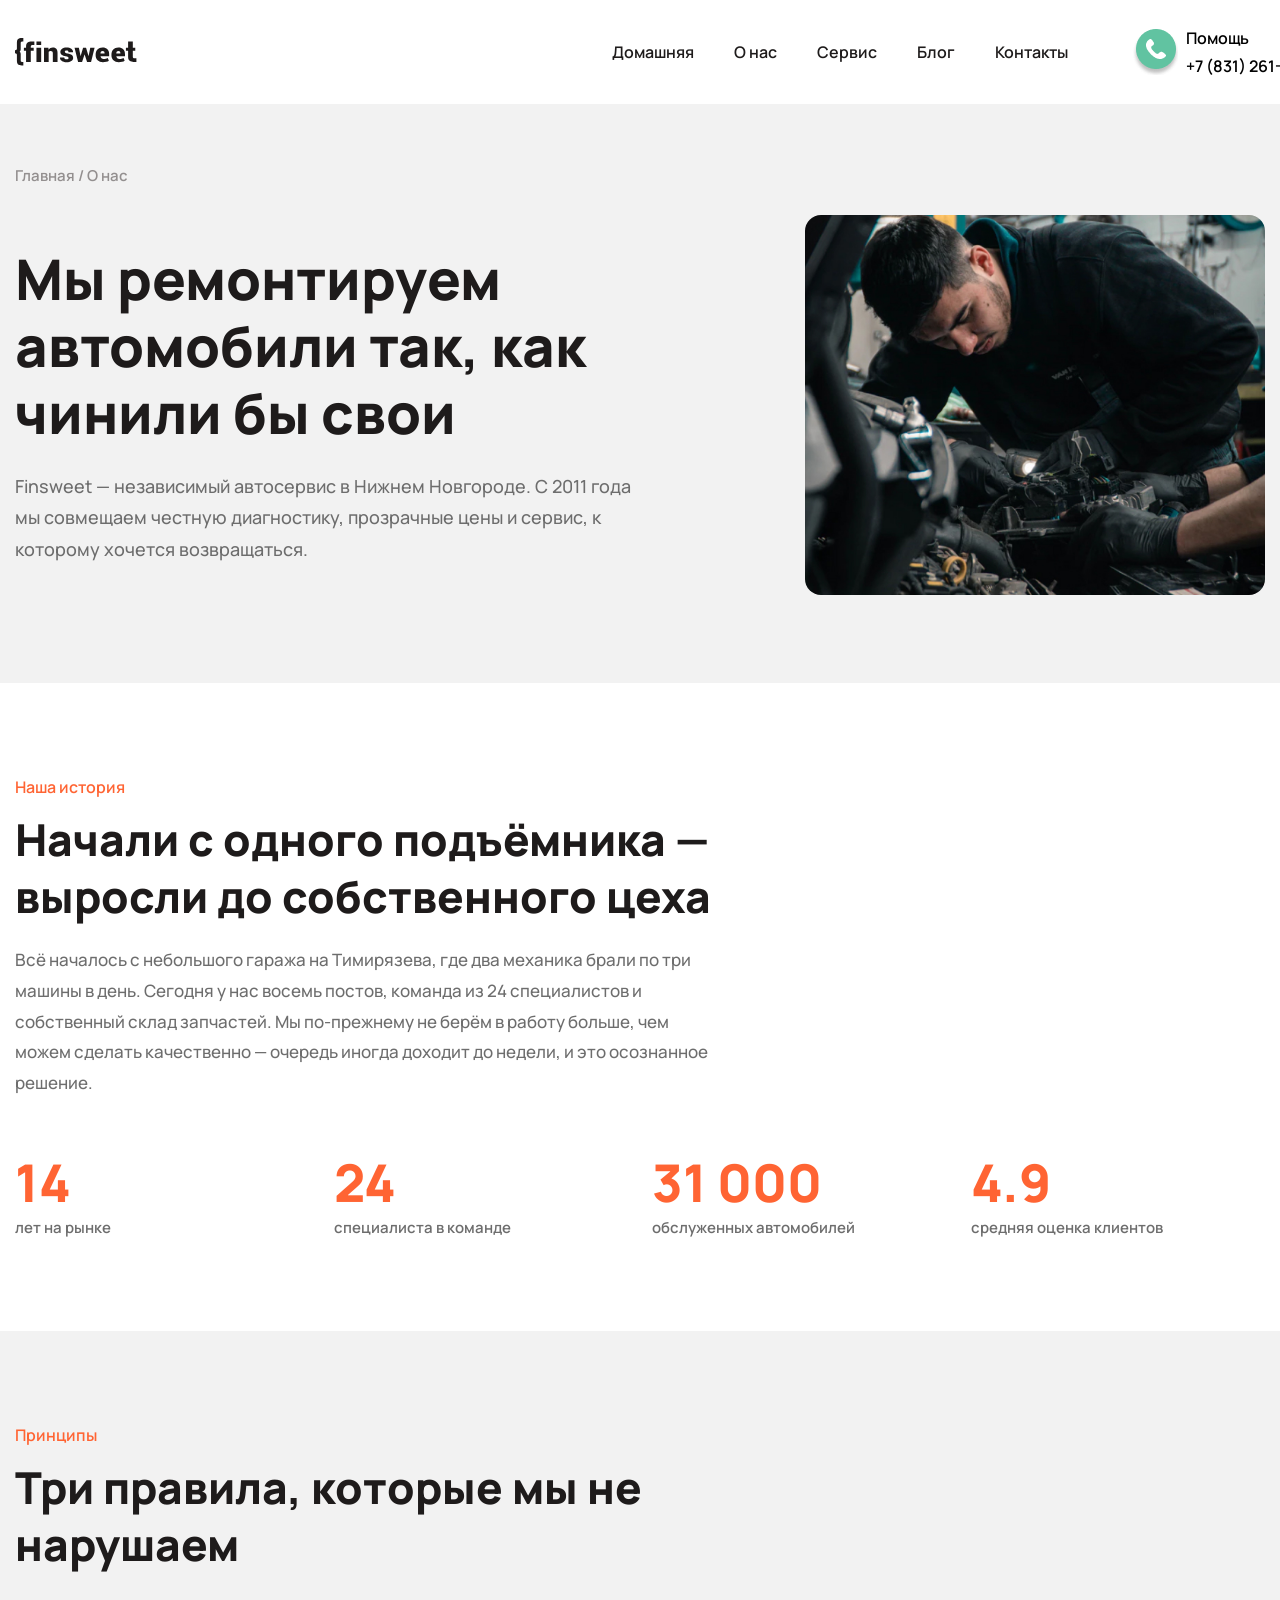
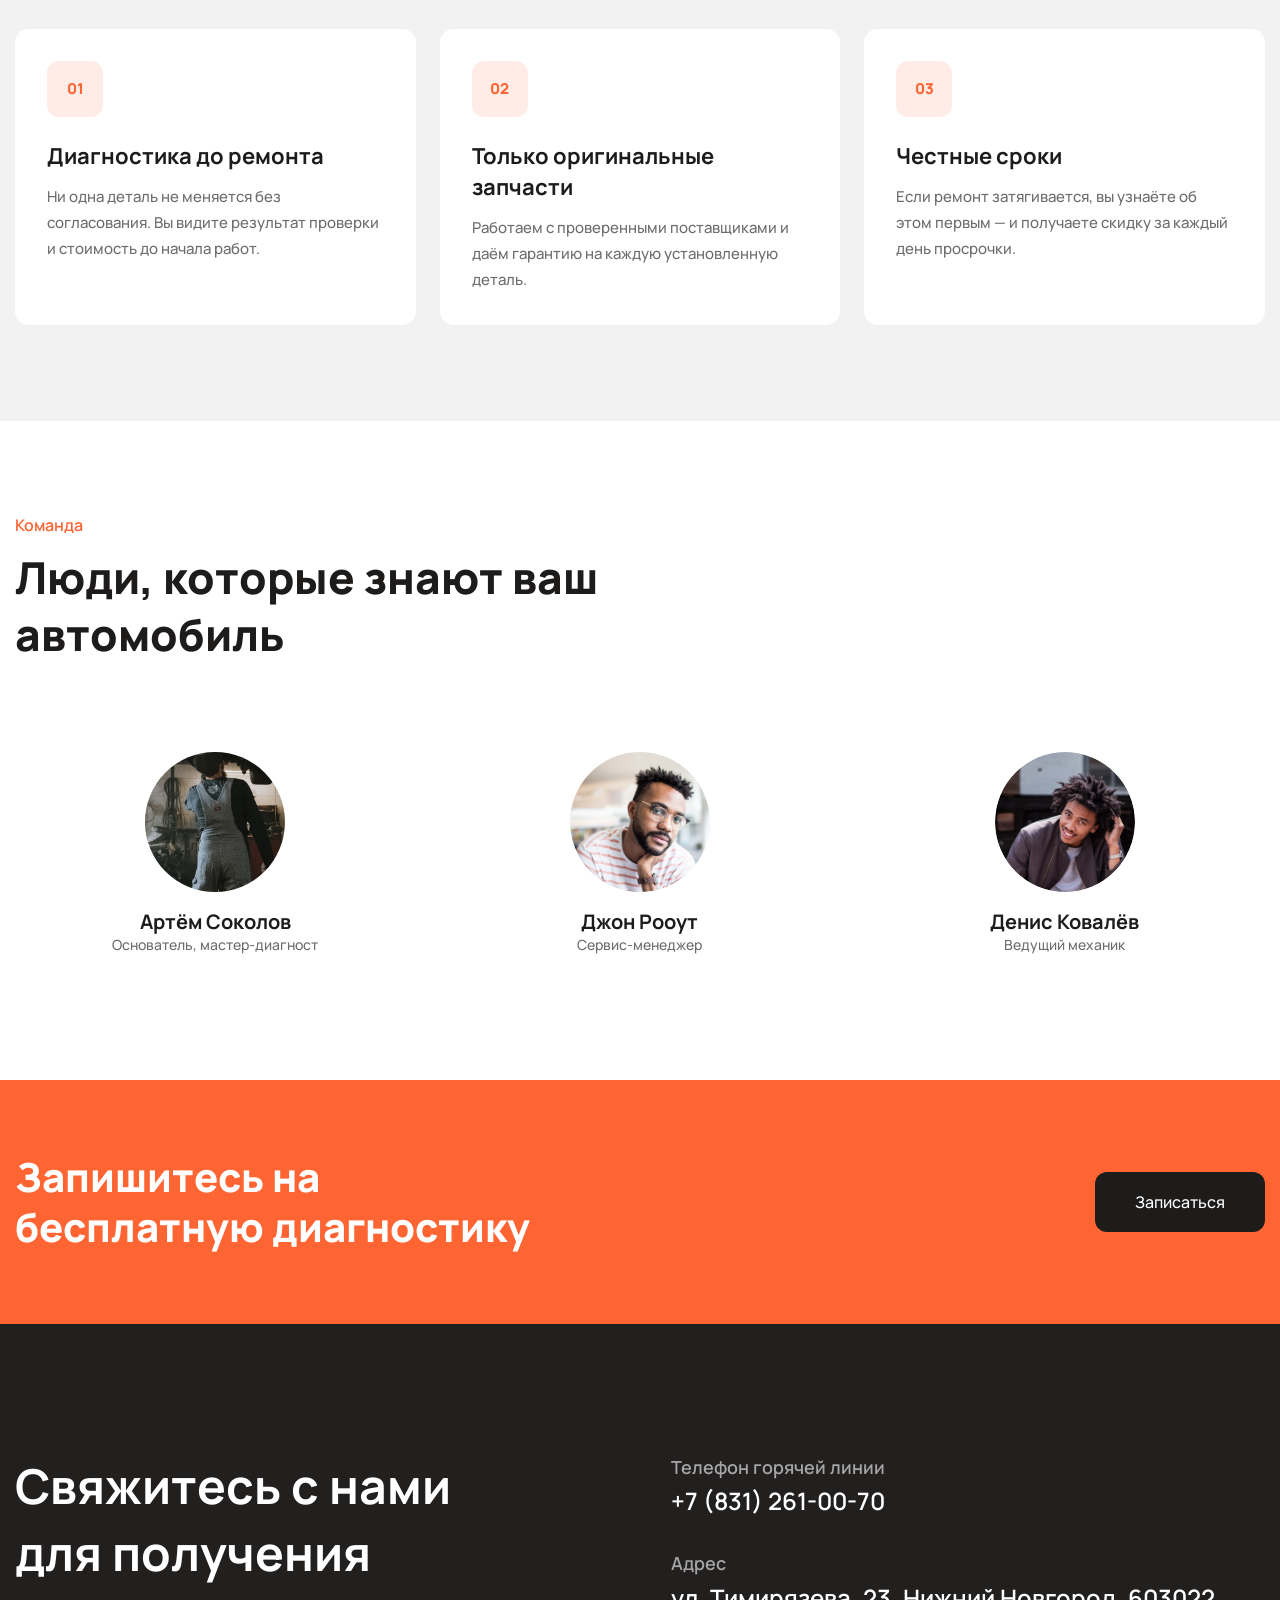
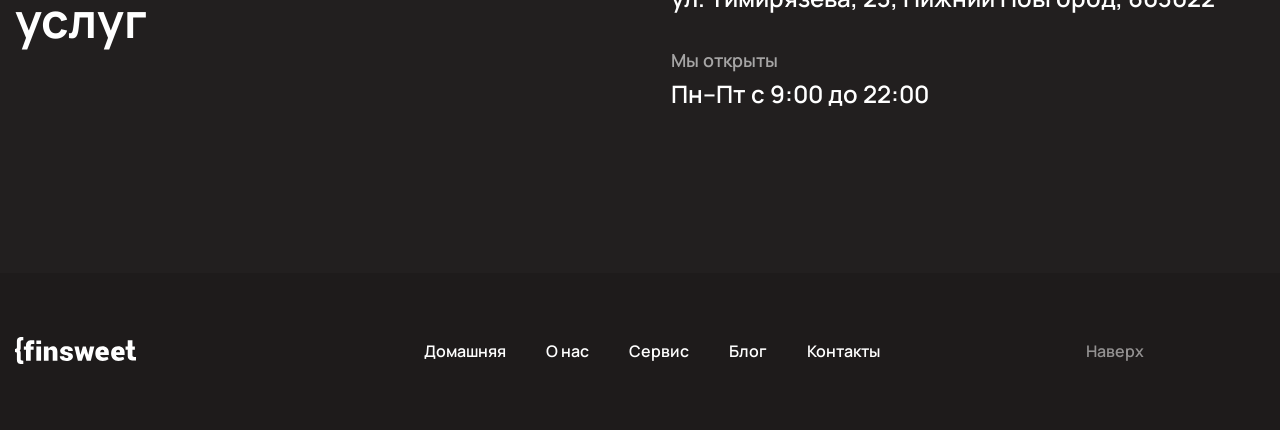
==== commit a2f2e4f5: "bob" ====
--- a/about.html
+++ b/about.html
@@ -123,7 +123,7 @@
                         </div>
                         <div class="team__item">
                             <div class="team__avatar" style="background-image:url('image/ava1.svg')"></div>
-                            <p class="team__name">Мария Лебедева</p>
+                            <p class="team__name">Джон Рооут</p>
                             <p class="team__role">Сервис-менеджер</p>
                         </div>
                         <div class="team__item">
